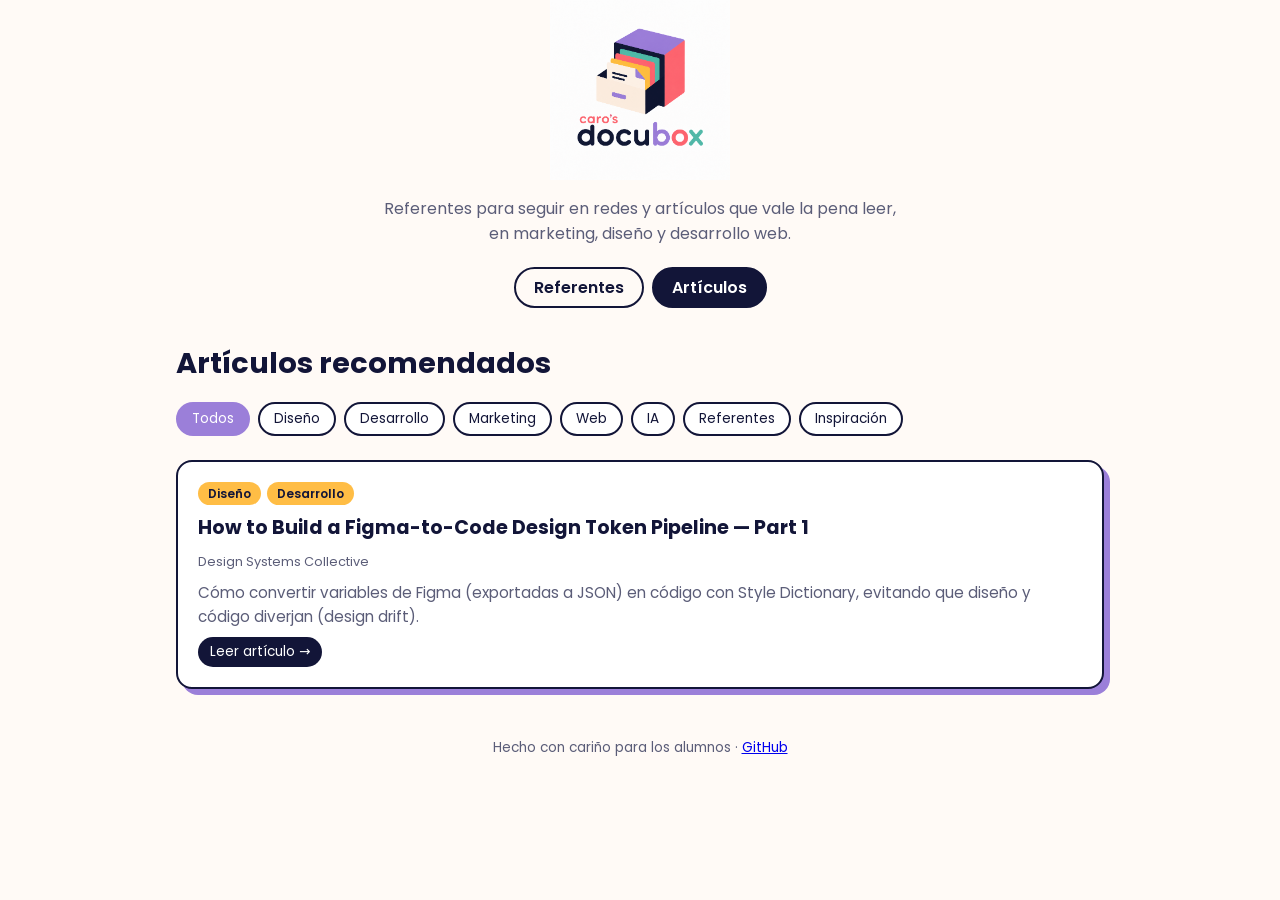
==== articulos.html @ 3732971d "Navegación entre Referentes y Artículos con filtros por categoría Co-Authored-By: Claude Sonnet 5.5 " ====
<!doctype html>
<html lang="es">
<head>
  <meta charset="utf-8">
  <meta name="viewport" content="width=device-width, initial-scale=1">
  <title>Artículos · Caro's Docubox</title>
  <meta name="description" content="Creadores de contenido para seguir y artículos recomendados sobre marketing y desarrollo web.">
  <link rel="icon" href="assets/logo.png">
  <link rel="preconnect" href="https://fonts.googleapis.com">
  <link href="https://fonts.googleapis.com/css2?family=Poppins:wght@400;600;700&display=swap" rel="stylesheet">
  <link rel="stylesheet" href="styles.css">
</head>
<body>
  <header class="contenedor">
    <a href="index.html"><img src="assets/logo.png" alt="Caro's Docubox, ir al inicio"></a>
    <p>Referentes para seguir en redes y artículos que vale la pena leer, en marketing, diseño y desarrollo web.</p>
    <nav aria-label="Principal">
      <a href="referentes.html">Referentes</a>
      <a href="articulos.html" aria-current="page">Artículos</a>
    </nav>
  </header>

  <main class="contenedor">
    <h1>Artículos recomendados</h1>
    <div class="filtros" id="filtros" role="group" aria-label="Filtrar por categoría"></div>
    <div class="grid" id="lista"></div>
  </main>

  <footer>Hecho con cariño para los alumnos · <a href="https://github.com/carocromatica/docubox">GitHub</a></footer>
  <script src="datos.js"></script>
  <script src="app.js"></script>
  <script>montarSeccion(ARTICULOS, tarjetaArticulo);</script>
</body>
</html>
---- styles.css ----
:root {
  --navy: #121538;
  --purple: #9b7fd9;
  --coral: #ff6b6b;
  --teal: #52b9a9;
  --yellow: #ffbd45;
  --cream: #fdeee2;
  --bg: #fffaf6;
  --card: #ffffff;
  --muted: #5b5d78;
}
* { box-sizing: border-box; }
body {
  margin: 0;
  font-family: "Poppins", system-ui, sans-serif;
  background: var(--bg);
  color: var(--navy);
  line-height: 1.6;
}
.contenedor { max-width: 960px; margin: 0 auto; padding: 0 16px; }
header { text-align: center; padding: 40px 0 24px; }
header img { width: 180px; height: auto; }
header p { color: var(--muted); max-width: 520px; margin: 8px auto 0; }
h2 { margin: 40px 0 16px; font-size: 1.5rem; }
h2::after { content: ""; display: block; width: 48px; height: 4px; background: var(--coral); border-radius: 2px; margin-top: 6px; }
.grid { display: grid; gap: 16px; grid-template-columns: repeat(auto-fit, minmax(280px, 1fr)); }
.tarjeta {
  background: var(--card);
  border: 2px solid var(--navy);
  border-radius: 16px;
  padding: 20px;
  box-shadow: 6px 6px 0 var(--purple);
  display: flex;
  flex-direction: column;
  gap: 8px;
}
.tarjeta:nth-child(2n) { box-shadow: 6px 6px 0 var(--teal); }
.tarjeta h3 { margin: 0; font-size: 1.2rem; }
.tarjeta p { margin: 0; color: var(--muted); font-size: .95rem; }
.etiqueta {
  align-self: flex-start;
  background: var(--yellow);
  color: var(--navy);
  font-size: .75rem;
  font-weight: 600;
  padding: 2px 10px;
  border-radius: 999px;
}
.enlaces { display: flex; flex-wrap: wrap; gap: 8px; margin-top: auto; padding-top: 8px; }
.enlaces a, .leer {
  text-decoration: none;
  background: var(--navy);
  color: #fff;
  font-size: .85rem;
  padding: 4px 12px;
  border-radius: 999px;
  transition: background .15s;
}
.enlaces a:hover, .leer:hover, a:focus-visible { background: var(--coral); }
.leer { align-self: flex-start; margin-top: auto; }
.fuente { font-size: .8rem; color: var(--muted); }
footer { text-align: center; color: var(--muted); font-size: .85rem; padding: 48px 0 32px; }

nav { display: flex; justify-content: center; gap: 8px; margin-top: 20px; }
nav a {
  text-decoration: none;
  color: var(--navy);
  font-weight: 600;
  padding: 6px 18px;
  border: 2px solid var(--navy);
  border-radius: 999px;
}
nav a:hover, nav a:focus-visible { background: var(--yellow); }
nav a[aria-current="page"] { background: var(--navy); color: #fff; }
h1 { margin: 32px 0 16px; font-size: 1.8rem; }
.filtros { display: flex; flex-wrap: wrap; gap: 8px; margin-bottom: 24px; }
.filtros button {
  font: inherit;
  font-size: .85rem;
  cursor: pointer;
  background: #fff;
  color: var(--navy);
  border: 2px solid var(--navy);
  border-radius: 999px;
  padding: 4px 14px;
}
.filtros button:hover { background: var(--cream); }
.filtros button[aria-pressed="true"] { background: var(--purple); color: #fff; border-color: var(--purple); }
.etiquetas { display: flex; flex-wrap: wrap; gap: 6px; }
.vacio { color: var(--muted); }
.portada { text-decoration: none; color: inherit; }
.portada:hover { transform: translate(-2px, -2px); }
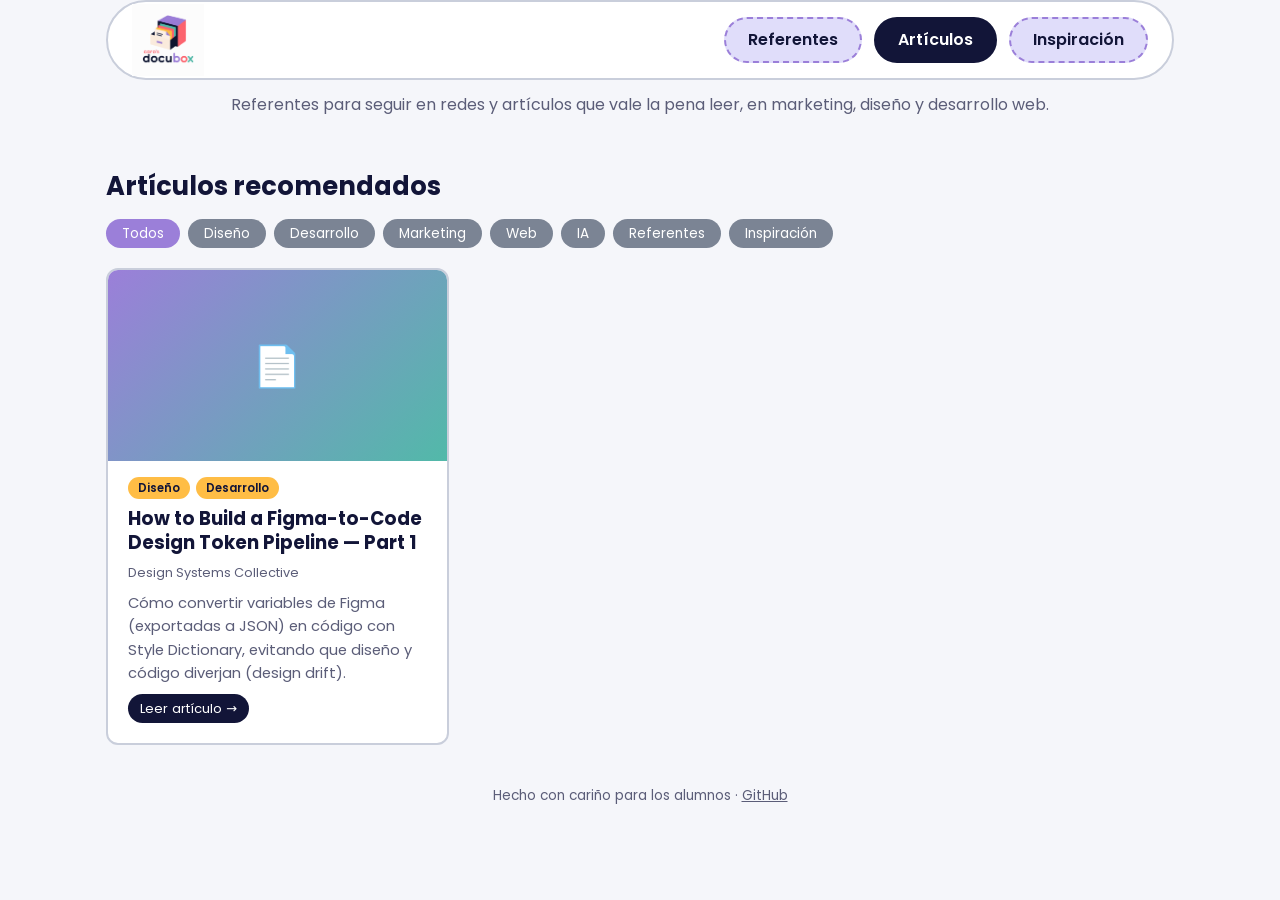
==== commit 0123439d: "Rediseño: cápsula de navegación, masonry, fotos y nuevos referentes Co-Authored-By: Claude Sonnet 5." ====
--- a/articulos.html
+++ b/articulos.html
@@ -4,31 +4,16 @@
   <meta charset="utf-8">
   <meta name="viewport" content="width=device-width, initial-scale=1">
   <title>Artículos · Caro's Docubox</title>
-  <meta name="description" content="Creadores de contenido para seguir y artículos recomendados sobre marketing y desarrollo web.">
+  <meta name="description" content="Creadores de contenido para seguir y artículos recomendados sobre marketing, diseño y desarrollo web.">
   <link rel="icon" href="assets/logo.png">
   <link rel="preconnect" href="https://fonts.googleapis.com">
   <link href="https://fonts.googleapis.com/css2?family=Poppins:wght@400;600;700&display=swap" rel="stylesheet">
   <link rel="stylesheet" href="styles.css">
 </head>
-<body>
-  <header class="contenedor">
-    <a href="index.html"><img src="assets/logo.png" alt="Caro's Docubox, ir al inicio"></a>
-    <p>Referentes para seguir en redes y artículos que vale la pena leer, en marketing, diseño y desarrollo web.</p>
-    <nav aria-label="Principal">
-      <a href="referentes.html">Referentes</a>
-      <a href="articulos.html" aria-current="page">Artículos</a>
-    </nav>
-  </header>
-
-  <main class="contenedor">
-    <h1>Artículos recomendados</h1>
-    <div class="filtros" id="filtros" role="group" aria-label="Filtrar por categoría"></div>
-    <div class="grid" id="lista"></div>
-  </main>
-
+<body data-secciones="articulos">
+  <main class="contenedor"></main>
   <footer>Hecho con cariño para los alumnos · <a href="https://github.com/carocromatica/docubox">GitHub</a></footer>
   <script src="datos.js"></script>
   <script src="app.js"></script>
-  <script>montarSeccion(ARTICULOS, tarjetaArticulo);</script>
 </body>
 </html>
--- a/styles.css
+++ b/styles.css
@@ -1,13 +1,15 @@
 :root {
   --navy: #121538;
   --purple: #9b7fd9;
+  --lila: #e0ddfa;
   --coral: #ff6b6b;
   --teal: #52b9a9;
   --yellow: #ffbd45;
   --cream: #fdeee2;
-  --bg: #fffaf6;
+  --bg: #f5f6fa;
   --card: #ffffff;
   --muted: #5b5d78;
+  --line: #c9cedb;
 }
 * { box-sizing: border-box; }
 body {
@@ -17,76 +19,95 @@
   color: var(--navy);
   line-height: 1.6;
 }
-.contenedor { max-width: 960px; margin: 0 auto; padding: 0 16px; }
-header { text-align: center; padding: 40px 0 24px; }
-header img { width: 180px; height: auto; }
-header p { color: var(--muted); max-width: 520px; margin: 8px auto 0; }
-h2 { margin: 40px 0 16px; font-size: 1.5rem; }
-h2::after { content: ""; display: block; width: 48px; height: 4px; background: var(--coral); border-radius: 2px; margin-top: 6px; }
-.grid { display: grid; gap: 16px; grid-template-columns: repeat(auto-fit, minmax(280px, 1fr)); }
+a { color: inherit; }
+.contenedor { max-width: 1100px; margin: 0 auto; padding: 0 16px; }
+
+/* Cápsula de navegación */
+header { padding-top: 24px; }
+.capsula {
+  display: flex;
+  align-items: center;
+  justify-content: space-between;
+  flex-wrap: wrap;
+  gap: 12px;
+  background: #fff;
+  border: 2px solid var(--line);
+  border-radius: 999px;
+  padding: 10px 24px;
+}
+.logo img { display: block; height: 72px; width: auto; margin: -8px 0; }
+nav { display: flex; flex-wrap: wrap; gap: 12px; }
+nav a {
+  text-decoration: none;
+  font-weight: 600;
+  background: var(--lila);
+  border: 2px dashed var(--purple);
+  border-radius: 999px;
+  padding: 8px 22px;
+}
+nav a:hover, nav a:focus-visible { background: var(--yellow); border-color: var(--navy); }
+nav a[aria-current="page"] { background: var(--navy); border: 2px solid var(--navy); color: #fff; }
+.descripcion { text-align: center; color: var(--muted); margin: 12px 0 0; }
+
+/* Secciones y filtros */
+.seccion-cab {
+  display: flex;
+  flex-wrap: wrap;
+  align-items: center;
+  justify-content: space-between;
+  gap: 12px;
+  margin: 48px 0 20px;
+}
+h2 { margin: 0; font-size: 1.6rem; }
+.filtros { display: flex; flex-wrap: wrap; gap: 8px; }
+.filtros button {
+  font: inherit;
+  font-size: .85rem;
+  cursor: pointer;
+  background: #7b8494;
+  color: #fff;
+  border: 0;
+  border-radius: 999px;
+  padding: 4px 16px;
+}
+.filtros button:hover { background: var(--navy); }
+.filtros button[aria-pressed="true"] { background: var(--purple); }
+
+/* Masonry */
+.masonry { column-width: 290px; column-gap: 20px; }
 .tarjeta {
+  break-inside: avoid;
+  margin: 0 0 20px;
   background: var(--card);
-  border: 2px solid var(--navy);
-  border-radius: 16px;
-  padding: 20px;
-  box-shadow: 6px 6px 0 var(--purple);
-  display: flex;
-  flex-direction: column;
-  gap: 8px;
+  border: 2px solid var(--line);
+  border-radius: 12px;
+  overflow: hidden;
 }
-.tarjeta:nth-child(2n) { box-shadow: 6px 6px 0 var(--teal); }
-.tarjeta h3 { margin: 0; font-size: 1.2rem; }
-.tarjeta p { margin: 0; color: var(--muted); font-size: .95rem; }
-.etiqueta {
-  align-self: flex-start;
-  background: var(--yellow);
-  color: var(--navy);
-  font-size: .75rem;
-  font-weight: 600;
-  padding: 2px 10px;
-  border-radius: 999px;
+.foto { display: block; width: 100%; height: auto; }
+.foto-vacia {
+  aspect-ratio: 16 / 9;
+  display: grid;
+  place-items: center;
+  font-size: 2.5rem;
+  background: linear-gradient(135deg, var(--purple), var(--teal));
 }
-.enlaces { display: flex; flex-wrap: wrap; gap: 8px; margin-top: auto; padding-top: 8px; }
+.cuerpo { padding: 16px 20px 20px; display: flex; flex-direction: column; gap: 8px; }
+.tarjeta h3 { margin: 0; font-size: 1.15rem; line-height: 1.3; }
+.tarjeta p { margin: 0; color: var(--muted); font-size: .92rem; }
+.etiquetas { display: flex; flex-wrap: wrap; gap: 6px; }
+.etiqueta { background: var(--yellow); font-size: .72rem; font-weight: 600; padding: 2px 10px; border-radius: 999px; }
+.fuente { font-size: .8rem; color: var(--muted); }
+.enlaces { display: flex; flex-wrap: wrap; gap: 8px; padding-top: 4px; }
 .enlaces a, .leer {
   text-decoration: none;
   background: var(--navy);
   color: #fff;
-  font-size: .85rem;
+  font-size: .82rem;
   padding: 4px 12px;
   border-radius: 999px;
-  transition: background .15s;
 }
-.enlaces a:hover, .leer:hover, a:focus-visible { background: var(--coral); }
-.leer { align-self: flex-start; margin-top: auto; }
-.fuente { font-size: .8rem; color: var(--muted); }
-footer { text-align: center; color: var(--muted); font-size: .85rem; padding: 48px 0 32px; }
+.leer { align-self: flex-start; }
+.enlaces a:hover, .leer:hover, .enlaces a:focus-visible, .leer:focus-visible { background: var(--coral); }
+.vacio { color: var(--muted); }
 
-nav { display: flex; justify-content: center; gap: 8px; margin-top: 20px; }
-nav a {
-  text-decoration: none;
-  color: var(--navy);
-  font-weight: 600;
-  padding: 6px 18px;
-  border: 2px solid var(--navy);
-  border-radius: 999px;
-}
-nav a:hover, nav a:focus-visible { background: var(--yellow); }
-nav a[aria-current="page"] { background: var(--navy); color: #fff; }
-h1 { margin: 32px 0 16px; font-size: 1.8rem; }
-.filtros { display: flex; flex-wrap: wrap; gap: 8px; margin-bottom: 24px; }
-.filtros button {
-  font: inherit;
-  font-size: .85rem;
-  cursor: pointer;
-  background: #fff;
-  color: var(--navy);
-  border: 2px solid var(--navy);
-  border-radius: 999px;
-  padding: 4px 14px;
-}
-.filtros button:hover { background: var(--cream); }
-.filtros button[aria-pressed="true"] { background: var(--purple); color: #fff; border-color: var(--purple); }
-.etiquetas { display: flex; flex-wrap: wrap; gap: 6px; }
-.vacio { color: var(--muted); }
-.portada { text-decoration: none; color: inherit; }
-.portada:hover { transform: translate(-2px, -2px); }
+footer { text-align: center; color: var(--muted); font-size: .85rem; padding: 40px 0 32px; }
